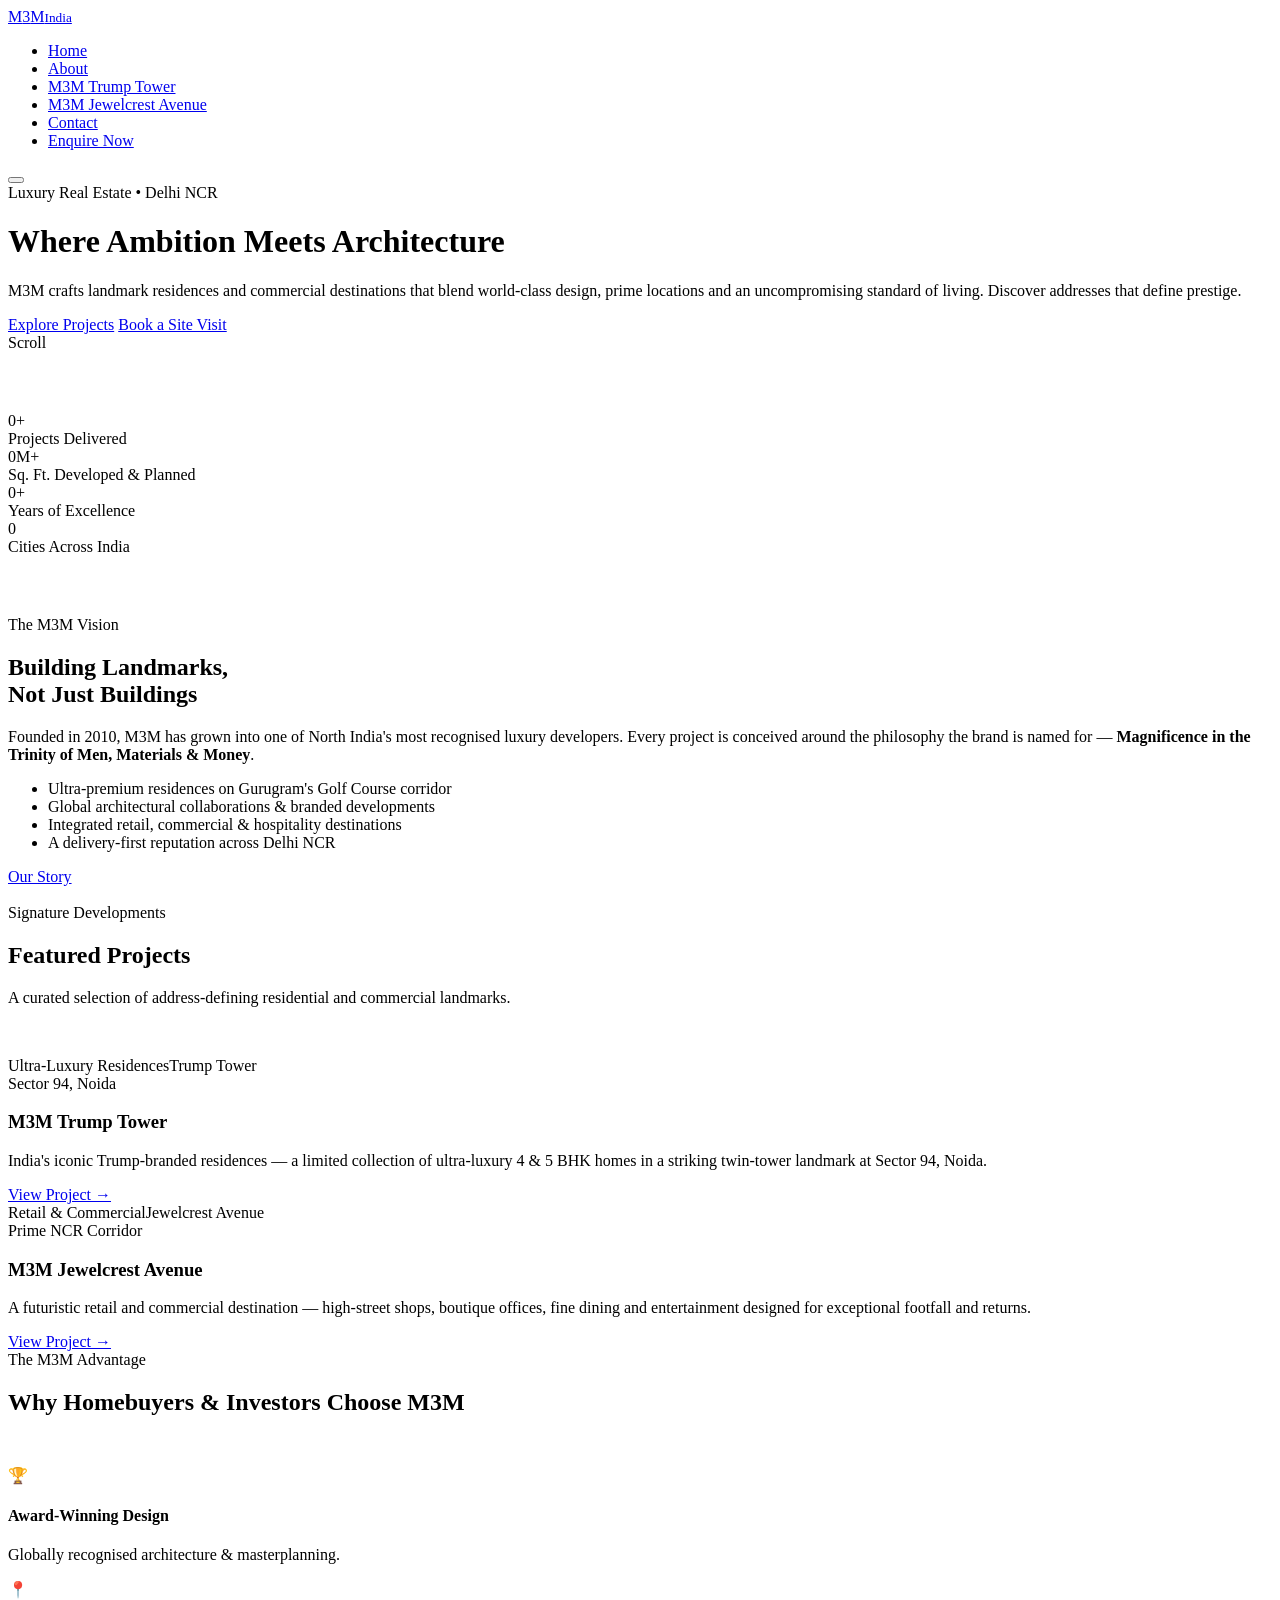
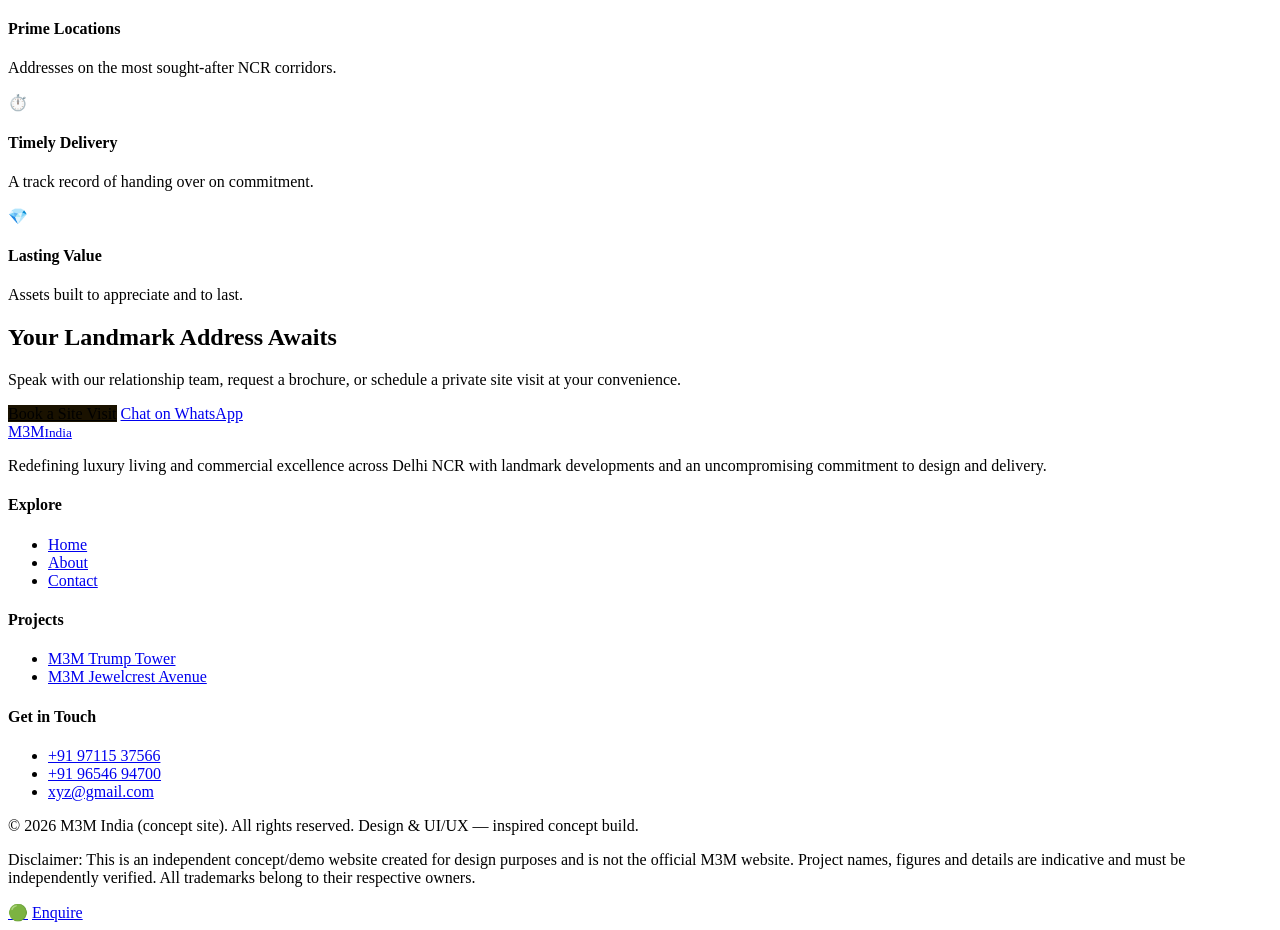
==== index.html @ ecceba9b "Add files via upload" ====
<!DOCTYPE html>
<html lang="en-IN">
<head>
  <meta charset="UTF-8" />
  <meta name="viewport" content="width=device-width, initial-scale=1.0" />
  <title>M3M India — Redefining Luxury Living | Home</title>
  <meta name="description" content="M3M — one of India's leading luxury real estate developers. Explore landmark residential and commercial projects across Delhi NCR." />
  <link rel="preconnect" href="https://fonts.googleapis.com" />
  <link rel="preconnect" href="https://fonts.gstatic.com" crossorigin />
  <link href="https://fonts.googleapis.com/css2?family=Playfair+Display:wght@500;600;700&family=Poppins:wght@300;400;500;600;700&display=swap" rel="stylesheet" />
  <link rel="stylesheet" href="css/style.css" />
</head>
<body>

  <nav class="nav">
    <div class="container">
      <a href="index.html" class="logo"><span class="m">M</span><span class="three">3</span><span class="m">M</span><small>India</small></a>
      <ul class="nav-links">
        <li><a href="index.html" class="active">Home</a></li>
        <li><a href="about.html">About</a></li>
        <li><a href="trump-tower.html">M3M Trump Tower</a></li>
        <li><a href="jewelcrest.html">M3M Jewelcrest Avenue</a></li>
        <li><a href="contact.html">Contact</a></li>
        <li><a href="contact.html" class="btn btn-gold nav-cta">Enquire Now</a></li>
      </ul>
      <button class="hamburger" aria-label="Menu"><span></span><span></span><span></span></button>
    </div>
  </nav>

  <header class="hero">
    <div class="hero-bg"></div>
    <div class="hero-orb o1"></div>
    <div class="hero-orb o2"></div>
    <div class="container hero-content">
      <span class="eyebrow reveal">Luxury Real Estate • Delhi NCR</span>
      <h1 class="reveal d1">Where Ambition Meets <span class="shine">Architecture</span></h1>
      <p class="reveal d2">M3M crafts landmark residences and commercial destinations that blend world-class design, prime locations and an uncompromising standard of living. Discover addresses that define prestige.</p>
      <div class="hero-actions reveal d3">
        <a href="#projects" class="btn btn-gold">Explore Projects</a>
        <a href="contact.html" class="btn btn-ghost">Book a Site Visit</a>
      </div>
    </div>
    <div class="scroll-cue"><div class="mouse"></div><span>Scroll</span></div>
  </header>

  <section class="stats" style="padding:60px 0;">
    <div class="container">
      <div class="stats-grid">
        <div class="stat reveal"><div class="num"><span data-count="43">0</span>+</div><div class="label">Projects Delivered</div></div>
        <div class="stat reveal d1"><div class="num"><span data-count="60">0</span>M+</div><div class="label">Sq. Ft. Developed &amp; Planned</div></div>
        <div class="stat reveal d2"><div class="num"><span data-count="15">0</span>+</div><div class="label">Years of Excellence</div></div>
        <div class="stat reveal d3"><div class="num"><span data-count="4">0</span></div><div class="label">Cities Across India</div></div>
      </div>
    </div>
  </section>

  <section class="section">
    <div class="container split">
      <div class="reveal">
        <span class="eyebrow">The M3M Vision</span>
        <h2 class="section-title">Building Landmarks,<br>Not Just Buildings</h2>
        <div class="gold-line"></div>
        <p class="lead">Founded in 2010, M3M has grown into one of North India's most recognised luxury developers. Every project is conceived around the philosophy the brand is named for — <strong class="text-gold">Magnificence in the Trinity of Men, Materials &amp; Money</strong>.</p>
        <ul class="feature-list">
          <li>Ultra-premium residences on Gurugram's Golf Course corridor</li>
          <li>Global architectural collaborations &amp; branded developments</li>
          <li>Integrated retail, commercial &amp; hospitality destinations</li>
          <li>A delivery-first reputation across Delhi NCR</li>
        </ul>
        <a href="about.html" class="btn btn-gold" style="margin-top:26px;">Our Story</a>
      </div>
      <div class="visual reveal d2 ph-a">
        <div class="visual-frame"></div>
        <span style="z-index:2; color:rgba(255,255,255,.45); letter-spacing:2px; text-transform:uppercase; font-size:.8rem;">Landmark Architecture</span>
      </div>
    </div>
  </section>

  <section class="section" id="projects" style="background:var(--charcoal);">
    <div class="container">
      <div class="center reveal" style="margin-bottom:50px;">
        <span class="eyebrow">Signature Developments</span>
        <h2 class="section-title">Featured Projects</h2>
        <div class="gold-line"></div>
        <p class="lead center" style="margin-inline:auto;">A curated selection of address-defining residential and commercial landmarks.</p>
      </div>
      <div class="grid cols-2">
        <article class="project-card reveal">
          <div class="ph-img ph-c"><img src="images/trump-tower-hero.jpg" alt="M3M Trump Tower, Noida" style="position:absolute;inset:0;width:100%;height:100%;object-fit:cover;z-index:0;" onerror="this.style.display='none'" /><span class="ph-badge" style="z-index:2;">Ultra-Luxury Residences</span><span style="position:relative;z-index:2;">Trump Tower</span></div>
          <div class="body">
            <div class="meta">Sector 94, Noida</div>
            <h3>M3M Trump Tower</h3>
            <p>India's iconic Trump-branded residences — a limited collection of ultra-luxury 4 &amp; 5 BHK homes in a striking twin-tower landmark at Sector 94, Noida.</p>
            <a href="trump-tower.html" class="card-link">View Project →</a>
          </div>
        </article>
        <article class="project-card reveal d2">
          <div class="ph-img ph-b"><span class="ph-badge">Retail &amp; Commercial</span>Jewelcrest Avenue</div>
          <div class="body">
            <div class="meta">Prime NCR Corridor</div>
            <h3>M3M Jewelcrest Avenue</h3>
            <p>A futuristic retail and commercial destination — high-street shops, boutique offices, fine dining and entertainment designed for exceptional footfall and returns.</p>
            <a href="jewelcrest.html" class="card-link">View Project →</a>
          </div>
        </article>
      </div>
    </div>
  </section>

  <section class="section">
    <div class="container">
      <div class="center reveal" style="margin-bottom:50px;">
        <span class="eyebrow">The M3M Advantage</span>
        <h2 class="section-title">Why Homebuyers &amp; Investors Choose M3M</h2>
        <div class="gold-line"></div>
      </div>
      <div class="amen-grid">
        <div class="amen reveal"><div class="ico">🏆</div><h4>Award-Winning Design</h4><p>Globally recognised architecture &amp; masterplanning.</p></div>
        <div class="amen reveal d1"><div class="ico">📍</div><h4>Prime Locations</h4><p>Addresses on the most sought-after NCR corridors.</p></div>
        <div class="amen reveal d2"><div class="ico">⏱️</div><h4>Timely Delivery</h4><p>A track record of handing over on commitment.</p></div>
        <div class="amen reveal d3"><div class="ico">💎</div><h4>Lasting Value</h4><p>Assets built to appreciate and to last.</p></div>
      </div>
    </div>
  </section>

  <section class="section" style="padding-top:0;">
    <div class="container reveal">
      <div class="cta-band">
        <h2>Your Landmark Address Awaits</h2>
        <p>Speak with our relationship team, request a brochure, or schedule a private site visit at your convenience.</p>
        <div class="hero-actions" style="justify-content:center;">
          <a href="contact.html" class="btn" style="background:#1a1200;color:var(--gold-light);">Book a Site Visit</a>
          <a href="#" class="btn btn-ghost fab-wa">Chat on WhatsApp</a>
        </div>
      </div>
    </div>
  </section>

  <footer class="footer">
    <div class="container footer-grid">
      <div>
        <a href="index.html" class="logo"><span class="m">M</span><span class="three">3</span><span class="m">M</span><small>India</small></a>
        <p class="about">Redefining luxury living and commercial excellence across Delhi NCR with landmark developments and an uncompromising commitment to design and delivery.</p>
      </div>
      <div>
        <h4>Explore</h4>
        <ul><li><a href="index.html">Home</a></li><li><a href="about.html">About</a></li><li><a href="contact.html">Contact</a></li></ul>
      </div>
      <div>
        <h4>Projects</h4>
        <ul><li><a href="trump-tower.html">M3M Trump Tower</a></li><li><a href="jewelcrest.html">M3M Jewelcrest Avenue</a></li></ul>
      </div>
      <div>
        <h4>Get in Touch</h4>
        <ul><li><a href="tel:+919711537566">+91 97115 37566</a></li><li><a href="tel:+919654694700">+91 96546 94700</a></li><li><a href="mailto:xyz@gmail.com">xyz@gmail.com</a></li></ul>
      </div>
    </div>
    <div class="container footer-bottom">
      <span>© 2026 M3M India (concept site). All rights reserved.</span>
      <span>Design &amp; UI/UX — inspired concept build.</span>
    </div>
  </footer>
  <div class="disclaimer"><div class="container"><p>Disclaimer: This is an independent concept/demo website created for design purposes and is not the official M3M website. Project names, figures and details are indicative and must be independently verified. All trademarks belong to their respective owners.</p></div></div>

  <div class="float-enquire">
    <a href="#" class="fab fab-wa fab-pulse" aria-label="WhatsApp">🟢</a>
    <a href="contact.html" class="fab fab-enquire">Enquire</a>
  </div>

  <script src="js/main.js"></script>
</body>
</html>
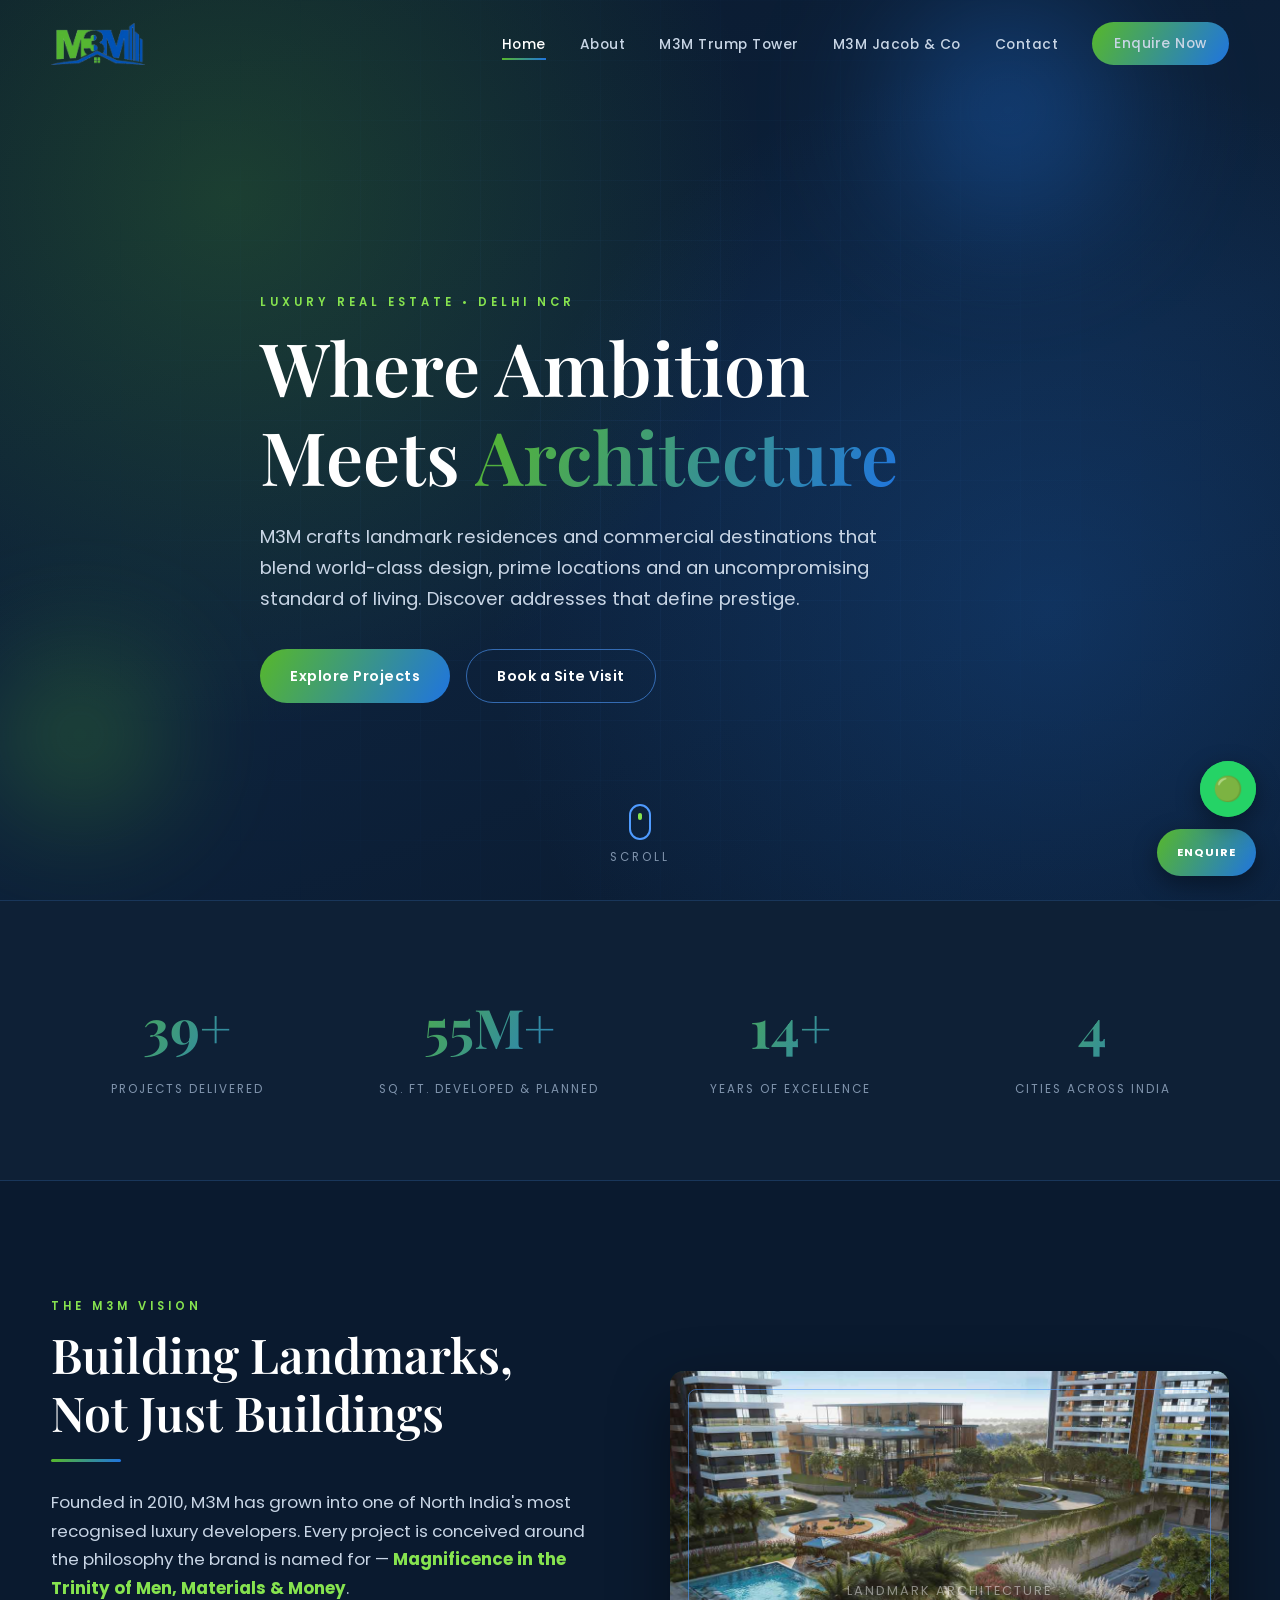
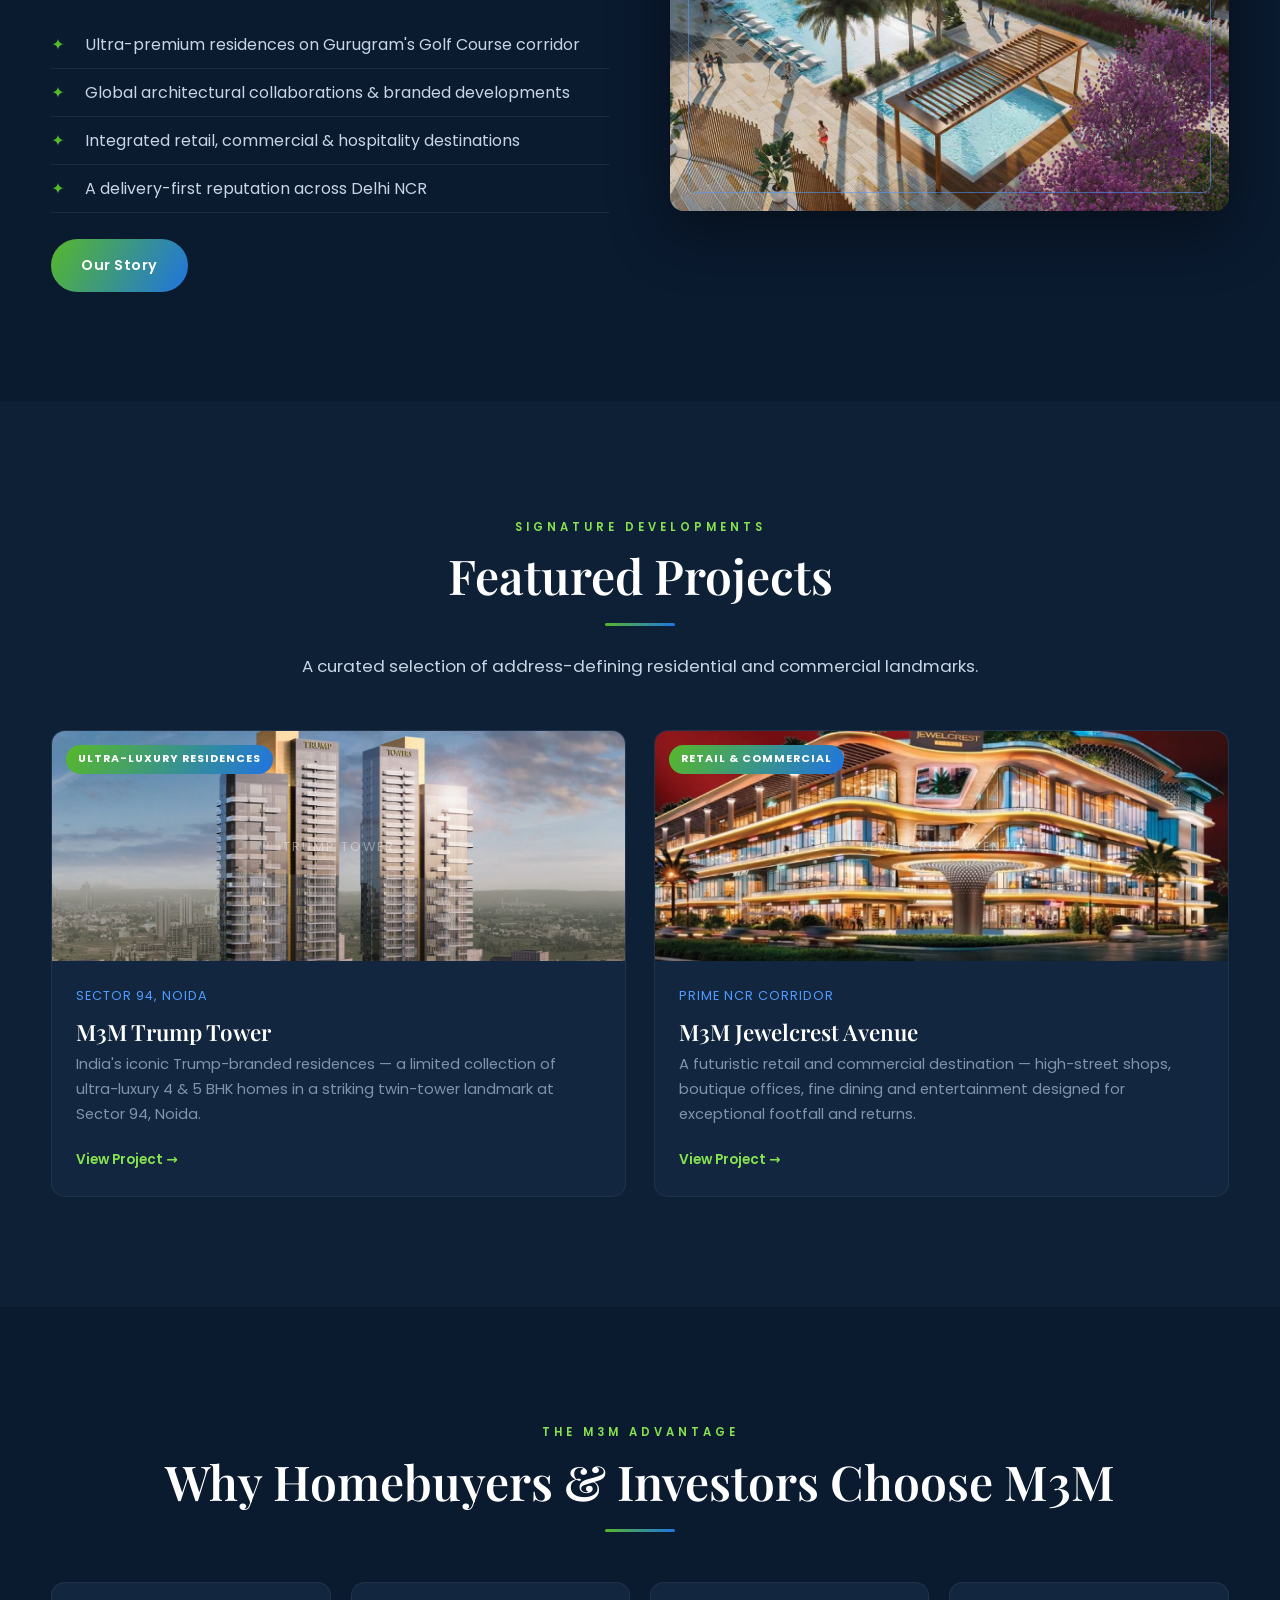
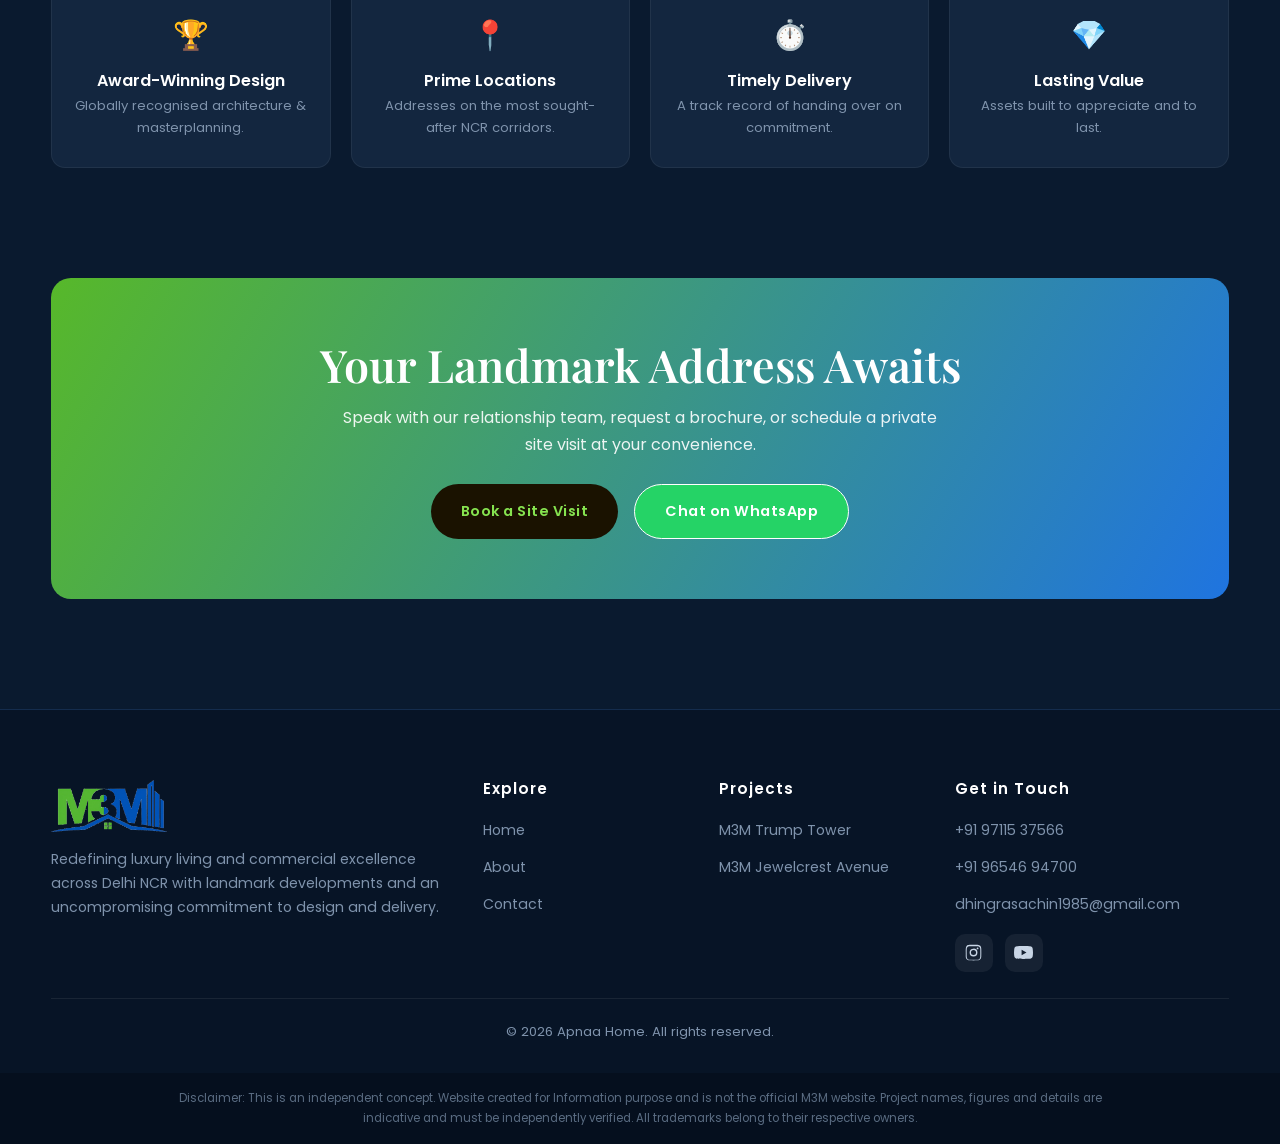
==== commit 710302f3: "Add files via upload" ====
--- a/index.html
+++ b/index.html
@@ -8,18 +8,22 @@
   <link rel="preconnect" href="https://fonts.googleapis.com" />
   <link rel="preconnect" href="https://fonts.gstatic.com" crossorigin />
   <link href="https://fonts.googleapis.com/css2?family=Playfair+Display:wght@500;600;700&family=Poppins:wght@300;400;500;600;700&display=swap" rel="stylesheet" />
+  <link rel="icon" href="asset/favicon.ico" sizes="any" />
+  <link rel="icon" type="image/png" sizes="32x32" href="asset/favicon-32.png" />
+  <link rel="icon" type="image/png" sizes="16x16" href="asset/favicon-16.png" />
+  <link rel="apple-touch-icon" sizes="180x180" href="asset/favicon-180.png" />
   <link rel="stylesheet" href="css/style.css" />
 </head>
 <body>
 
   <nav class="nav">
     <div class="container">
-      <a href="index.html" class="logo"><span class="m">M</span><span class="three">3</span><span class="m">M</span><small>India</small></a>
+      <a href="index.html" class="logo"><img class="logo-img" src="asset/logo.png" alt="m3mrealestates.com — Find, Invest, Grow" /></a>
       <ul class="nav-links">
         <li><a href="index.html" class="active">Home</a></li>
         <li><a href="about.html">About</a></li>
         <li><a href="trump-tower.html">M3M Trump Tower</a></li>
-        <li><a href="jewelcrest.html">M3M Jewelcrest Avenue</a></li>
+        <li><a href="jewelcrest.html">M3M Jacob &amp; Co</a></li>
         <li><a href="contact.html">Contact</a></li>
         <li><a href="contact.html" class="btn btn-gold nav-cta">Enquire Now</a></li>
       </ul>
@@ -70,6 +74,7 @@
         <a href="about.html" class="btn btn-gold" style="margin-top:26px;">Our Story</a>
       </div>
       <div class="visual reveal d2 ph-a">
+        <img src="asset/residential-amenities.jpg" alt="M3M landmark community" style="position:absolute;inset:0;width:100%;height:100%;object-fit:cover;z-index:1;" onerror="this.style.display='none'" />
         <div class="visual-frame"></div>
         <span style="z-index:2; color:rgba(255,255,255,.45); letter-spacing:2px; text-transform:uppercase; font-size:.8rem;">Landmark Architecture</span>
       </div>
@@ -86,7 +91,7 @@
       </div>
       <div class="grid cols-2">
         <article class="project-card reveal">
-          <div class="ph-img ph-c"><img src="images/trump-tower-hero.jpg" alt="M3M Trump Tower, Noida" style="position:absolute;inset:0;width:100%;height:100%;object-fit:cover;z-index:0;" onerror="this.style.display='none'" /><span class="ph-badge" style="z-index:2;">Ultra-Luxury Residences</span><span style="position:relative;z-index:2;">Trump Tower</span></div>
+          <div class="ph-img ph-c"><img src="asset/trump-front.jpg" alt="M3M Trump Tower, Noida" style="position:absolute;inset:0;width:100%;height:100%;object-fit:cover;z-index:0;" onerror="this.style.display='none'" /><span class="ph-badge" style="z-index:2;">Ultra-Luxury Residences</span><span style="position:relative;z-index:2;">Trump Tower</span></div>
           <div class="body">
             <div class="meta">Sector 94, Noida</div>
             <h3>M3M Trump Tower</h3>
@@ -95,7 +100,7 @@
           </div>
         </article>
         <article class="project-card reveal d2">
-          <div class="ph-img ph-b"><span class="ph-badge">Retail &amp; Commercial</span>Jewelcrest Avenue</div>
+          <div class="ph-img ph-b"><img src="asset/jewelcrest-front.webp" alt="M3M Jewelcrest Avenue" style="position:absolute;inset:0;width:100%;height:100%;object-fit:cover;z-index:0;" onerror="this.style.display='none'" /><span class="ph-badge" style="z-index:2;">Retail &amp; Commercial</span><span style="position:relative;z-index:2;">Jewelcrest Avenue</span></div>
           <div class="body">
             <div class="meta">Prime NCR Corridor</div>
             <h3>M3M Jewelcrest Avenue</h3>
@@ -139,7 +144,7 @@
   <footer class="footer">
     <div class="container footer-grid">
       <div>
-        <a href="index.html" class="logo"><span class="m">M</span><span class="three">3</span><span class="m">M</span><small>India</small></a>
+        <a href="index.html" class="logo"><img class="logo-img" src="asset/logo.png" alt="m3mrealestates.com — Find, Invest, Grow" /></a>
         <p class="about">Redefining luxury living and commercial excellence across Delhi NCR with landmark developments and an uncompromising commitment to design and delivery.</p>
       </div>
       <div>
@@ -152,15 +157,12 @@
       </div>
       <div>
         <h4>Get in Touch</h4>
-        <ul><li><a href="tel:+919711537566">+91 97115 37566</a></li><li><a href="tel:+919654694700">+91 96546 94700</a></li><li><a href="mailto:xyz@gmail.com">xyz@gmail.com</a></li></ul>
+        <ul><li><a href="tel:+919711537566">+91 97115 37566</a></li><li><a href="tel:+919654694700">+91 96546 94700</a></li><li><a href="mailto:dhingrasachin1985@gmail.com">dhingrasachin1985@gmail.com</a></li></ul><div class="social"><a href="https://www.instagram.com/apnaa_home/" target="_blank" rel="noopener" aria-label="Instagram"><svg viewBox="0 0 24 24"><path d="M12 2.2c3.2 0 3.6 0 4.9.07 1.2.05 1.8.25 2.2.42.6.2 1 .5 1.4.9.4.4.7.8.9 1.4.17.4.37 1 .42 2.2.06 1.3.07 1.7.07 4.9s0 3.6-.07 4.9c-.05 1.2-.25 1.8-.42 2.2-.2.6-.5 1-.9 1.4-.4.4-.8.7-1.4.9-.4.17-1 .37-2.2.42-1.3.06-1.7.07-4.9.07s-3.6 0-4.9-.07c-1.2-.05-1.8-.25-2.2-.42-.6-.2-1-.5-1.4-.9-.4-.4-.7-.8-.9-1.4-.17-.4-.37-1-.42-2.2C2.21 15.6 2.2 15.2 2.2 12s0-3.6.07-4.9c.05-1.2.25-1.8.42-2.2.2-.6.5-1 .9-1.4.4-.4.8-.7 1.4-.9.4-.17 1-.37 2.2-.42C8.4 2.21 8.8 2.2 12 2.2zm0 1.8c-3.15 0-3.5.01-4.75.07-.9.04-1.4.2-1.7.32-.43.17-.74.37-1.06.7-.32.32-.52.63-.7 1.06-.12.3-.28.8-.32 1.7-.06 1.25-.07 1.6-.07 4.75s.01 3.5.07 4.75c.04.9.2 1.4.32 1.7.17.43.37.74.7 1.06.32.32.63.52 1.06.7.3.12.8.28 1.7.32 1.25.06 1.6.07 4.75.07s3.5-.01 4.75-.07c.9-.04 1.4-.2 1.7-.32.43-.17.74-.37 1.06-.7.32-.32.52-.63.7-1.06.12-.3.28-.8.32-1.7.06-1.25.07-1.6.07-4.75s-.01-3.5-.07-4.75c-.04-.9-.2-1.4-.32-1.7a2.85 2.85 0 0 0-.7-1.06 2.85 2.85 0 0 0-1.06-.7c-.3-.12-.8-.28-1.7-.32C15.5 4.01 15.15 4 12 4zm0 3.06A4.94 4.94 0 1 1 12 17a4.94 4.94 0 0 1 0-9.88zm0 8.14A3.2 3.2 0 1 0 12 8.8a3.2 3.2 0 0 0 0 6.4zm6.3-8.34a1.15 1.15 0 1 1-2.3 0 1.15 1.15 0 0 1 2.3 0z"/></svg></a><a href="https://www.youtube.com/@Apnaa_home" target="_blank" rel="noopener" aria-label="YouTube"><svg viewBox="0 0 24 24"><path d="M23.5 6.5a3 3 0 0 0-2.1-2.1C19.5 3.9 12 3.9 12 3.9s-7.5 0-9.4.5A3 3 0 0 0 .5 6.5 31.3 31.3 0 0 0 0 12a31.3 31.3 0 0 0 .5 5.5 3 3 0 0 0 2.1 2.1c1.9.5 9.4.5 9.4.5s7.5 0 9.4-.5a3 3 0 0 0 2.1-2.1A31.3 31.3 0 0 0 24 12a31.3 31.3 0 0 0-.5-5.5zM9.6 15.6V8.4l6.2 3.6-6.2 3.6z"/></svg></a></div>
       </div>
     </div>
-    <div class="container footer-bottom">
-      <span>© 2026 M3M India (concept site). All rights reserved.</span>
-      <span>Design &amp; UI/UX — inspired concept build.</span>
-    </div>
+<div class="container" style="text-align:center;padding-top:22px;margin-top:26px;border-top:1px solid rgba(255,255,255,.07);color:var(--grey);font-size:.82rem;">© 2026 Apnaa Home. All rights reserved.</div>
   </footer>
-  <div class="disclaimer"><div class="container"><p>Disclaimer: This is an independent concept/demo website created for design purposes and is not the official M3M website. Project names, figures and details are indicative and must be independently verified. All trademarks belong to their respective owners.</p></div></div>
+  <div class="disclaimer"><div class="container"><p>Disclaimer: This is an independent concept. Website created for Information purpose and is not the official M3M website. Project names, figures and details are indicative and must be independently verified. All trademarks belong to their respective owners.</p></div></div>
 
   <div class="float-enquire">
     <a href="#" class="fab fab-wa fab-pulse" aria-label="WhatsApp">🟢</a>
--- a/css/style.css
+++ b/css/style.css
@@ -0,0 +1,326 @@
+/* ============================================================
+   M3M Real Estates — Green + Blue brand theme
+   Palette matched to the m3mrealestates.com logo
+   (leaf green, brand blue, deep navy).
+   ============================================================ */
+
+:root {
+  /* Brand */
+  --green: #57b82a;
+  --green-light: #86e34f;
+  --green-deep: #3d9418;
+  --blue: #1f74e0;
+  --blue-light: #4f9bff;
+  --blue-deep: #155bb5;
+  --navy: #0a1a2f;
+
+  /* Legacy accent names kept so all rules recolor at once.
+     --gold* now carry the brand's blue/green so nothing else needs editing. */
+  --gold: #2f86e0;            /* primary accent (blue) */
+  --gold-light: #86e34f;      /* light accent (green) */
+  --gold-deep: #155bb5;
+
+  /* Surfaces */
+  --black: #0a1a2f;
+  --charcoal: #0e2036;
+  --charcoal-2: #13263f;
+  --grey: #7f93ac;
+  --grey-light: #c8d5e5;
+  --white: #ffffff;
+  --cream: #eef5ff;
+
+  --shadow: 0 20px 60px rgba(0, 0, 0, 0.42);
+  --gold-grad: linear-gradient(120deg, #3d9418 0%, #57b82a 42%, #1f74e0 100%);
+  --brand-grad: linear-gradient(120deg, #57b82a 0%, #1f74e0 100%);
+  --radius: 14px;
+  --ease: cubic-bezier(0.22, 1, 0.36, 1);
+}
+
+* { margin: 0; padding: 0; box-sizing: border-box; }
+html { scroll-behavior: smooth; }
+body {
+  font-family: 'Poppins', system-ui, sans-serif;
+  background: var(--black); color: var(--grey-light);
+  line-height: 1.7; overflow-x: hidden;
+}
+h1, h2, h3, h4 { font-family: 'Playfair Display', serif; color: var(--white); line-height: 1.2; font-weight: 600; }
+a { text-decoration: none; color: inherit; }
+img { max-width: 100%; display: block; }
+
+.container { width: min(1200px, 92%); margin-inline: auto; }
+.section { padding: 110px 0; position: relative; }
+.text-gold { color: var(--green-light); }
+.gold-line { width: 70px; height: 3px; background: var(--brand-grad); border-radius: 3px; margin: 18px 0 26px; }
+.center { text-align: center; }
+.center .gold-line { margin-inline: auto; }
+.eyebrow { text-transform: uppercase; letter-spacing: 4px; font-size: 0.72rem; color: var(--green-light); font-weight: 600; margin-bottom: 10px; display: inline-block; }
+.section-title { font-size: clamp(1.9rem, 4vw, 3rem); }
+.lead { color: var(--grey-light); font-size: 1.05rem; max-width: 720px; }
+
+/* Buttons */
+.btn { display: inline-flex; align-items: center; gap: 10px; padding: 14px 30px; border-radius: 50px; font-weight: 600; font-size: 0.9rem; letter-spacing: 0.5px; cursor: pointer; border: none; transition: transform .35s var(--ease), box-shadow .35s var(--ease); position: relative; overflow: hidden; }
+.btn-gold { background: var(--brand-grad); color: #ffffff; }
+.btn-gold:hover { transform: translateY(-3px); box-shadow: 0 12px 30px rgba(31,116,224,.45); }
+.btn-ghost { background: transparent; color: var(--white); border: 1.5px solid rgba(79,155,255,.6); }
+.btn-ghost:hover { background: var(--blue); color: #ffffff; transform: translateY(-3px); border-color: var(--blue); }
+.btn-wa { background: #25d366; color: #05320f; }
+.btn-wa:hover { transform: translateY(-3px); box-shadow: 0 12px 30px rgba(37,211,102,.4); }
+
+.logo-img { height:42px; width:auto; display:block; transition:transform .3s var(--ease); }
+.logo:hover .logo-img { transform:translateY(-1px); }
+.footer .logo-img { height:52px; }
+@media (max-width:560px){ .logo-img{ height:34px; } }
+
+/* Navbar */
+.nav { position: fixed; top: 0; left: 0; width: 100%; z-index: 1000; padding: 22px 0; transition: all .4s var(--ease); }
+.nav.scrolled { background: rgba(8,20,36,.94); backdrop-filter: blur(14px); padding: 14px 0; box-shadow: 0 8px 30px rgba(0,0,0,.4); }
+.nav .container { display: flex; align-items: center; justify-content: space-between; }
+.logo { display: flex; align-items: baseline; gap: 3px; font-family: 'Playfair Display', serif; }
+.logo .m { font-size: 1.9rem; font-weight: 700; color: var(--green); letter-spacing: 1px; }
+.logo .m:last-of-type { color: var(--blue-light); }
+.logo .three { font-size: 1.9rem; font-weight: 700; color: var(--blue-light); }
+.logo small { color: var(--grey); letter-spacing: 3px; font-size: .6rem; margin-left: 6px; text-transform: uppercase; font-family: 'Poppins'; }
+.nav-links { display: flex; align-items: center; gap: 34px; list-style: none; }
+.nav-links a { font-size: .86rem; font-weight: 500; letter-spacing: .5px; color: var(--grey-light); position: relative; padding: 4px 0; transition: color .3s; }
+.nav-links a::after { content: ''; position: absolute; left: 0; bottom: -2px; width: 0; height: 2px; background: var(--brand-grad); transition: width .35s var(--ease); }
+.nav-links a:hover, .nav-links a.active { color: var(--white); }
+.nav-links a:hover::after, .nav-links a.active::after { width: 100%; }
+.nav-cta { padding: 10px 22px !important; }
+.hamburger { display: none; flex-direction: column; gap: 5px; cursor: pointer; background: none; border: none; }
+.hamburger span { width: 26px; height: 2px; background: var(--white); transition: .3s; }
+.hamburger.open span:nth-child(1) { transform: translateY(7px) rotate(45deg); }
+.hamburger.open span:nth-child(2) { opacity: 0; }
+.hamburger.open span:nth-child(3) { transform: translateY(-7px) rotate(-45deg); }
+
+/* Hero */
+.hero { min-height: 100vh; display: flex; align-items: center; position: relative; overflow: hidden; padding-top: 90px; }
+.hero-bg { position: absolute; inset: 0; z-index: -2; background: radial-gradient(circle at 18% 22%, rgba(87,184,42,.22), transparent 42%), radial-gradient(circle at 82% 68%, rgba(31,116,224,.24), transparent 46%), linear-gradient(160deg, #0a1a2f 0%, #0d223c 55%, #0a1a2f 100%); }
+.hero-bg::before { content: ''; position: absolute; inset: 0; background-image: linear-gradient(rgba(79,155,255,.06) 1px, transparent 1px), linear-gradient(90deg, rgba(79,155,255,.06) 1px, transparent 1px); background-size: 60px 60px; mask-image: radial-gradient(circle at center, black, transparent 75%); }
+.hero-orb { position: absolute; border-radius: 50%; filter: blur(60px); opacity: .5; z-index: -1; animation: float 9s ease-in-out infinite; }
+.hero-orb.o1 { width: 340px; height: 340px; top: -60px; right: 8%; background: radial-gradient(circle, var(--blue), transparent 70%); }
+.hero-orb.o2 { width: 240px; height: 240px; bottom: 5%; left: -40px; animation-delay: -3s; opacity:.45; background: radial-gradient(circle, var(--green), transparent 70%); }
+@keyframes float { 0%,100% { transform: translateY(0) } 50% { transform: translateY(-28px) } }
+.hero-content { max-width: 760px; }
+.hero h1 { font-size: clamp(2.4rem, 6vw, 4.6rem); margin-bottom: 22px; }
+.hero h1 .shine { background: var(--brand-grad); -webkit-background-clip: text; background-clip: text; -webkit-text-fill-color: transparent; }
+.hero p { font-size: 1.15rem; margin-bottom: 34px; max-width: 620px; }
+.hero-actions { display: flex; gap: 16px; flex-wrap: wrap; }
+.scroll-cue { position: absolute; bottom: 32px; left: 50%; transform: translateX(-50%); color: var(--grey); font-size: .72rem; letter-spacing: 3px; text-transform: uppercase; display: flex; flex-direction: column; align-items: center; gap: 8px; }
+.scroll-cue .mouse { width: 22px; height: 36px; border: 2px solid var(--blue-light); border-radius: 12px; position: relative; }
+.scroll-cue .mouse::after { content:''; position:absolute; top:7px; left:50%; transform:translateX(-50%); width:4px; height:7px; background:var(--green-light); border-radius:2px; animation: wheel 1.6s infinite; }
+@keyframes wheel { 0%{opacity:1;top:7px} 100%{opacity:0;top:18px} }
+
+/* Reveal */
+.reveal { opacity: 0; transform: translateY(40px); transition: opacity .8s var(--ease), transform .8s var(--ease); }
+.reveal.show { opacity: 1; transform: none; }
+.reveal.d1 { transition-delay: .1s; }
+.reveal.d2 { transition-delay: .2s; }
+.reveal.d3 { transition-delay: .3s; }
+.reveal.d4 { transition-delay: .4s; }
+
+/* Stats */
+.stats { background: var(--charcoal); border-top: 1px solid rgba(79,155,255,.18); border-bottom: 1px solid rgba(79,155,255,.18); }
+.stats-grid { display: grid; grid-template-columns: repeat(4, 1fr); gap: 30px; }
+.stat { text-align: center; padding: 20px; }
+.stat .num { font-family: 'Playfair Display', serif; font-size: clamp(2.2rem,5vw,3.4rem); background: var(--brand-grad); -webkit-background-clip: text; background-clip: text; -webkit-text-fill-color: transparent; font-weight: 700; }
+.stat .label { text-transform: uppercase; letter-spacing: 2px; font-size: .74rem; color: var(--grey); margin-top: 6px; }
+
+/* Grid / cards */
+.grid { display: grid; gap: 28px; }
+.grid.cols-3 { grid-template-columns: repeat(3, 1fr); }
+.grid.cols-2 { grid-template-columns: repeat(2, 1fr); }
+.project-card { background: var(--charcoal-2); border-radius: var(--radius); overflow: hidden; border: 1px solid rgba(255,255,255,.06); transition: transform .5s var(--ease), box-shadow .5s var(--ease); position: relative; }
+.project-card:hover { transform: translateY(-10px); box-shadow: var(--shadow); border-color: rgba(79,155,255,.35); }
+.project-card:hover .ph-img { transform: scale(1.06); }
+.ph-img { height: 230px; position: relative; overflow: hidden; transition: transform .6s var(--ease); display: flex; align-items: center; justify-content: center; color: rgba(255,255,255,.4); font-size: .8rem; letter-spacing: 2px; text-transform: uppercase; }
+.ph-a { background: linear-gradient(135deg, #123a1a, #2a6b1e, #0e2036); }
+.ph-b { background: linear-gradient(135deg, #0f2a4a, #1f5fae, #0e2036); }
+.ph-c { background: linear-gradient(135deg, #10233c, #1b4c86, #0a1a2f); }
+.ph-d { background: linear-gradient(135deg, #123a2a, #1f74e0, #0e2036); }
+.ph-badge { position: absolute; top: 14px; left: 14px; background: var(--brand-grad); color:#ffffff; font-size:.68rem; font-weight:700; padding: 5px 12px; border-radius: 30px; letter-spacing:1px; }
+.project-card .body { padding: 24px; }
+.project-card h3 { font-size: 1.4rem; margin-bottom: 6px; }
+.project-card .meta { color: var(--blue-light); font-size: .8rem; letter-spacing: 1px; text-transform: uppercase; margin-bottom: 12px; }
+.project-card p { font-size: .92rem; color: var(--grey); margin-bottom: 18px; }
+.card-link { color: var(--green-light); font-weight: 600; font-size: .85rem; display: inline-flex; align-items:center; gap:6px; transition: gap .3s; }
+.project-card:hover .card-link { gap: 12px; }
+
+/* Split */
+.split { display: grid; grid-template-columns: 1fr 1fr; gap: 60px; align-items: center; }
+.split .visual { height: 440px; border-radius: var(--radius); position: relative; overflow: hidden; box-shadow: var(--shadow); display:flex; align-items:center; justify-content:center; }
+.visual-frame { position:absolute; inset:18px; border:1px solid rgba(79,155,255,.55); border-radius: 8px; z-index:2; pointer-events:none; }
+.feature-list { list-style: none; margin-top: 18px; }
+.feature-list li { padding: 10px 0 10px 34px; position: relative; border-bottom: 1px solid rgba(255,255,255,.07); }
+.feature-list li::before { content: '\2726'; position: absolute; left: 0; color: var(--green); }
+
+/* Amenities */
+.amen-grid { display: grid; grid-template-columns: repeat(4,1fr); gap: 20px; }
+.amen { background: var(--charcoal-2); border: 1px solid rgba(255,255,255,.06); border-radius: var(--radius); padding: 28px 20px; text-align: center; transition: .4s var(--ease); }
+.amen:hover { border-color: rgba(87,184,42,.55); transform: translateY(-6px); background: var(--charcoal); }
+.amen .ico { font-size: 1.8rem; margin-bottom: 12px; }
+.amen h4 { font-size: 1rem; font-family: 'Poppins'; color: var(--white); margin-bottom: 4px; }
+.amen p { font-size: .82rem; color: var(--grey); }
+
+/* Specs */
+.specs { display: grid; grid-template-columns: repeat(2,1fr); gap: 0 40px; }
+.spec-row { display: flex; justify-content: space-between; padding: 16px 0; border-bottom: 1px solid rgba(255,255,255,.08); gap:16px; }
+.spec-row span:first-child { color: var(--grey); }
+.spec-row span:last-child { color: var(--white); font-weight: 600; text-align:right; }
+
+/* Timeline */
+.timeline { position: relative; margin-top: 40px; }
+.timeline::before { content:''; position:absolute; left: 120px; top:0; bottom:0; width:2px; background: linear-gradient(var(--green), var(--blue)); }
+.tl-item { display: grid; grid-template-columns: 120px 1fr; gap: 34px; margin-bottom: 34px; position: relative; }
+.tl-year { text-align: right; color: var(--blue-light); font-family:'Playfair Display'; font-size: 1.3rem; font-weight:700; }
+.tl-body { position: relative; padding-left: 14px; }
+.tl-body::before { content:''; position:absolute; left:-24px; top:8px; width:12px; height:12px; border-radius:50%; background: var(--green); box-shadow: 0 0 0 4px rgba(87,184,42,.22); }
+.tl-body h4 { font-family:'Poppins'; font-size: 1.05rem; margin-bottom: 4px; }
+.tl-body p { font-size: .9rem; color: var(--grey); }
+
+/* Leaders */
+.leader-card { background: var(--charcoal-2); border-radius: var(--radius); padding: 30px; text-align:center; border:1px solid rgba(255,255,255,.06); transition:.4s var(--ease); }
+.leader-card:hover { transform: translateY(-8px); border-color: rgba(79,155,255,.45); }
+.leader-avatar { width: 96px; height:96px; border-radius:50%; margin: 0 auto 18px; background: var(--brand-grad); display:flex; align-items:center; justify-content:center; font-family:'Playfair Display'; font-size:2rem; color:#ffffff; font-weight:700; }
+.leader-card h4 { font-family:'Poppins'; font-size:1.1rem; }
+.leader-card .role { color: var(--green-light); font-size:.8rem; letter-spacing:1px; text-transform:uppercase; margin-bottom:10px; }
+.leader-card p { font-size: .86rem; color: var(--grey); }
+
+/* CTA band */
+.cta-band { background: var(--brand-grad); color:#ffffff; border-radius: 20px; padding: 60px; text-align:center; position: relative; overflow: hidden; }
+.cta-band h2 { color:#ffffff; font-size: clamp(1.8rem,4vw,2.8rem); }
+.cta-band p { color:rgba(255,255,255,.9); max-width:620px; margin: 12px auto 26px; }
+.cta-band .btn-ghost { border-color:#ffffff; color:#ffffff; }
+.cta-band .btn-ghost:hover { background:#ffffff; color: var(--blue); }
+
+/* Page hero banner image (project pages) */
+.page-hero.has-banner { padding-top: 200px; }
+.hero-banner { position:absolute; inset:0; z-index:-2; background-size:cover; background-position:center; background-repeat:no-repeat; }
+.hero-banner::after { content:''; position:absolute; inset:0; background: linear-gradient(90deg, rgba(6,16,30,.92) 0%, rgba(6,16,30,.72) 45%, rgba(6,16,30,.35) 100%), linear-gradient(0deg, rgba(6,16,30,.85), rgba(6,16,30,.15)); }
+@media (max-width:700px){ .hero-banner::after { background: linear-gradient(0deg, rgba(6,16,30,.92) 20%, rgba(6,16,30,.55) 100%); } }
+
+/* Page hero */
+.page-hero { padding: 180px 0 90px; position: relative; overflow: hidden; }
+.page-hero .eyebrow { color: var(--green-light); }
+.page-hero h1 { font-size: clamp(2.2rem,5vw,3.8rem); }
+.breadcrumb { color: var(--grey); font-size: .82rem; margin-top: 14px; }
+.breadcrumb a:hover { color: var(--green-light); }
+
+/* Forms */
+.form-card { background: var(--charcoal-2); border:1px solid rgba(79,155,255,.22); border-radius: var(--radius); padding: 40px; }
+.form-row { display: grid; grid-template-columns: 1fr 1fr; gap: 18px; }
+.field { margin-bottom: 18px; }
+.field label { display:block; font-size:.8rem; letter-spacing:1px; text-transform:uppercase; color: var(--grey); margin-bottom:8px; }
+.field input, .field select, .field textarea { width: 100%; padding: 14px 16px; background: var(--black); border:1px solid rgba(255,255,255,.12); border-radius: 8px; color: var(--white); font-family: inherit; font-size:.95rem; transition:.3s; }
+.field input:focus, .field select:focus, .field textarea:focus { outline:none; border-color: var(--blue); box-shadow: 0 0 0 3px rgba(31,116,224,.18); }
+.field textarea { resize: vertical; min-height: 110px; }
+.form-note { font-size: .78rem; color: var(--grey); margin-top: 14px; text-align:center; }
+
+/* Contact info */
+.contact-info { display:flex; flex-direction:column; gap: 26px; }
+.ci-item { display:flex; gap:18px; align-items:flex-start; }
+.ci-ico { flex:0 0 48px; height:48px; border-radius:12px; background: rgba(31,116,224,.15); display:flex; align-items:center; justify-content:center; font-size:1.3rem; }
+.ci-item h4 { font-family:'Poppins'; font-size:1rem; margin-bottom:2px; }
+.ci-item a, .ci-item p { color: var(--grey-light); font-size:.92rem; }
+.ci-item a:hover { color: var(--green-light); }
+
+/* Modal */
+.modal-overlay { position: fixed; inset: 0; background: rgba(4,12,24,.82); backdrop-filter: blur(6px); z-index: 2000; display: flex; align-items: center; justify-content: center; padding: 20px; opacity: 0; visibility: hidden; transition: opacity .4s, visibility .4s; }
+.modal-overlay.open { opacity: 1; visibility: visible; }
+.modal { background: linear-gradient(160deg, #12294a, #0c1c33); border:1px solid rgba(79,155,255,.4); border-radius: 18px; width: min(480px, 100%); padding: 40px; position: relative; transform: translateY(30px) scale(.96); transition: transform .5s var(--ease); box-shadow: var(--shadow); max-height: 92vh; overflow-y:auto; }
+.modal-overlay.open .modal { transform: none; }
+.modal-close { position:absolute; top:16px; right:18px; background:none; border:none; color:var(--grey); font-size:1.6rem; cursor:pointer; transition:.3s; line-height:1; }
+.modal-close:hover { color: var(--green-light); transform: rotate(90deg); }
+.modal .eyebrow { margin-bottom: 4px; }
+.modal h3 { font-size: 1.6rem; margin-bottom: 6px; }
+.modal p.sub { font-size:.88rem; color: var(--grey); margin-bottom: 22px; }
+
+/* Floating buttons */
+.float-enquire { position: fixed; right: 24px; bottom: 24px; z-index: 900; display: flex; flex-direction: column; gap: 12px; align-items: flex-end; }
+.fab { width: 56px; height: 56px; border-radius: 50%; display:flex; align-items:center; justify-content:center; font-size: 1.5rem; cursor: pointer; border: none; box-shadow: 0 8px 24px rgba(0,0,0,.4); transition: transform .3s var(--ease); color:#fff; text-decoration:none; }
+.fab:hover { transform: scale(1.1); }
+.fab-wa { background: #25d366; }
+.fab-enquire { background: var(--brand-grad); color:#ffffff; font-size:.7rem; font-weight:700; width:auto; height:auto; padding:14px 20px; border-radius:50px; letter-spacing:1px; text-transform:uppercase; }
+.fab-pulse { position: relative; }
+.fab-pulse::before { content:''; position:absolute; inset:0; border-radius:50%; background: inherit; animation: pulse 2s infinite; z-index:-1; }
+@keyframes pulse { 0%{transform:scale(1);opacity:.6} 100%{transform:scale(1.8);opacity:0} }
+
+/* Toast */
+.toast { position: fixed; bottom: 28px; left: 50%; transform: translateX(-50%) translateY(120px); background: var(--charcoal-2); border:1px solid var(--blue); color: var(--white); padding: 14px 26px; border-radius: 50px; z-index: 3000; transition: transform .5s var(--ease); font-size:.9rem; }
+.toast.show { transform: translateX(-50%) translateY(0); }
+
+/* Gallery */
+.gallery-grid { display: grid; grid-template-columns: repeat(3, 1fr); gap: 18px; }
+.g-item { position: relative; border-radius: var(--radius); overflow: hidden; cursor: pointer; min-height: 200px; display: flex; align-items: flex-end; border:1px solid rgba(255,255,255,.06); transition: transform .5s var(--ease), box-shadow .5s var(--ease); }
+.g-item.g-tall { grid-row: span 2; min-height: 418px; }
+.g-item:hover { transform: translateY(-6px); box-shadow: var(--shadow); border-color: rgba(87,184,42,.5); }
+.g-item img { position:absolute; inset:0; width:100%; height:100%; object-fit:cover; z-index:1; }
+.g-item .g-fallback { position:absolute; inset:0; z-index:0; }
+.g-item .g-cap { position: relative; z-index: 2; width:100%; padding: 16px; font-size:.8rem; letter-spacing:1px; text-transform: uppercase; color: #fff; background: linear-gradient(transparent, rgba(4,12,24,.78)); }
+.g-item::after { content:'\2922'; position:absolute; top:12px; right:14px; z-index:2; color:#fff; font-size:1.1rem; opacity:0; transform: scale(.6); transition:.35s var(--ease); background: rgba(31,116,224,.5); width:34px; height:34px; border-radius:50%; display:flex; align-items:center; justify-content:center; }
+.g-item:hover::after { opacity:1; transform: scale(1); }
+
+.gallery-grid.gallery-2 { grid-template-columns:repeat(2,1fr); }
+@media (max-width:560px){ .gallery-grid.gallery-2{ grid-template-columns:1fr; } }
+
+/* Lightbox */
+.lightbox { position: fixed; inset: 0; background: rgba(4,10,20,.94); z-index: 2500; display:flex; align-items:center; justify-content:center; opacity:0; visibility:hidden; transition: opacity .35s, visibility .35s; }
+.lightbox.open { opacity:1; visibility:visible; }
+.lb-stage { max-width: 90vw; max-height: 84vh; position: relative; text-align:center; }
+.lb-stage img { max-width: 90vw; max-height: 78vh; border-radius: 10px; box-shadow: var(--shadow); }
+.lb-fallback { width: min(80vw, 900px); height: min(60vh, 520px); border-radius:10px; display:flex; align-items:center; justify-content:center; color:rgba(255,255,255,.5); letter-spacing:2px; text-transform:uppercase; font-size:.9rem; }
+.lb-cap { color: var(--grey-light); margin-top: 14px; font-size:.85rem; letter-spacing:1px; }
+.lb-btn { position: fixed; top:50%; transform: translateY(-50%); background: rgba(31,116,224,.18); border:1px solid rgba(79,155,255,.45); color:#fff; width:52px; height:52px; border-radius:50%; font-size:1.5rem; cursor:pointer; transition:.3s; z-index:2600; }
+.lb-btn:hover { background: var(--blue); color:#ffffff; }
+.lb-prev { left: 24px; } .lb-next { right: 24px; }
+.lb-close { position: fixed; top: 22px; right: 26px; background:none; border:none; color:#fff; font-size:2.2rem; cursor:pointer; z-index:2600; transition:.3s; line-height:1; }
+.lb-close:hover { color: var(--green-light); transform: rotate(90deg); }
+
+/* Map */
+.map-frame { border:0; width:100%; height:420px; border-radius: var(--radius); filter: grayscale(.15) contrast(1.05); display:block; }
+.map-wrap { position: relative; border:1px solid rgba(79,155,255,.22); border-radius: var(--radius); overflow: hidden; box-shadow: var(--shadow); }
+
+.social { display:flex; gap:12px; margin-top:16px; }
+.social a { width:38px; height:38px; border-radius:10px; background:rgba(255,255,255,.06); display:flex; align-items:center; justify-content:center; color:var(--grey-light); transition:.3s var(--ease); }
+.social a:hover { background:var(--brand-grad); color:#fff; transform:translateY(-3px); }
+.social svg { width:19px; height:19px; fill:currentColor; }
+
+/* Footer */
+.footer { background: #071426; padding: 70px 0 30px; border-top: 1px solid rgba(79,155,255,.18); }
+.footer-grid { display: grid; grid-template-columns: 2fr 1fr 1fr 1.4fr; gap: 40px; }
+.footer h4 { font-family:'Poppins'; font-size:.95rem; color:var(--white); margin-bottom:18px; letter-spacing:1px; }
+.footer ul { list-style:none; }
+.footer ul li { margin-bottom:10px; }
+.footer ul a { color: var(--grey); font-size:.88rem; transition:.3s; }
+.footer ul a:hover { color: var(--green-light); padding-left: 4px; }
+.footer p.about { color: var(--grey); font-size:.88rem; margin-top:16px; }
+.footer-bottom { margin-top: 50px; padding-top: 24px; border-top:1px solid rgba(255,255,255,.07); display:flex; justify-content:space-between; flex-wrap:wrap; gap:12px; color: var(--grey); font-size:.8rem; }
+.disclaimer { background:#050f1e; padding: 16px 0; text-align:center; }
+.disclaimer p { font-size:.72rem; color:#5a6c82; max-width: 960px; margin:0 auto; }
+
+/* Responsive */
+@media (max-width: 940px) {
+  .stats-grid { grid-template-columns: repeat(2,1fr); }
+  .grid.cols-3 { grid-template-columns: 1fr 1fr; }
+  .amen-grid { grid-template-columns: repeat(2,1fr); }
+  .split { grid-template-columns: 1fr; gap: 34px; }
+  .split .visual { height: 320px; }
+  .footer-grid { grid-template-columns: 1fr 1fr; }
+  .specs { grid-template-columns: 1fr; }
+  .gallery-grid { grid-template-columns: 1fr 1fr; }
+  .g-item.g-tall { grid-row: auto; min-height:200px; }
+  .nav-links { position: fixed; top: 0; right: -100%; width: 74%; max-width: 320px; height: 100vh; background: rgba(8,20,36,.98); backdrop-filter: blur(14px); flex-direction: column; justify-content: center; gap: 30px; transition: right .45s var(--ease); padding: 40px; }
+  .nav-links.open { right: 0; }
+  .hamburger { display: flex; z-index: 1100; }
+}
+@media (max-width: 560px) {
+  .section { padding: 70px 0; }
+  .grid.cols-3, .grid.cols-2, .amen-grid, .stats-grid, .gallery-grid { grid-template-columns: 1fr; }
+  .form-row { grid-template-columns: 1fr; }
+  .footer-grid { grid-template-columns: 1fr; }
+  .timeline::before { left: 60px; }
+  .tl-item { grid-template-columns: 60px 1fr; gap: 20px; }
+  .cta-band { padding: 40px 24px; }
+  .modal { padding: 30px 24px; }
+  .lb-btn { width:42px;height:42px;font-size:1.2rem; }
+  .lb-prev{left:10px;} .lb-next{right:10px;}
+}
